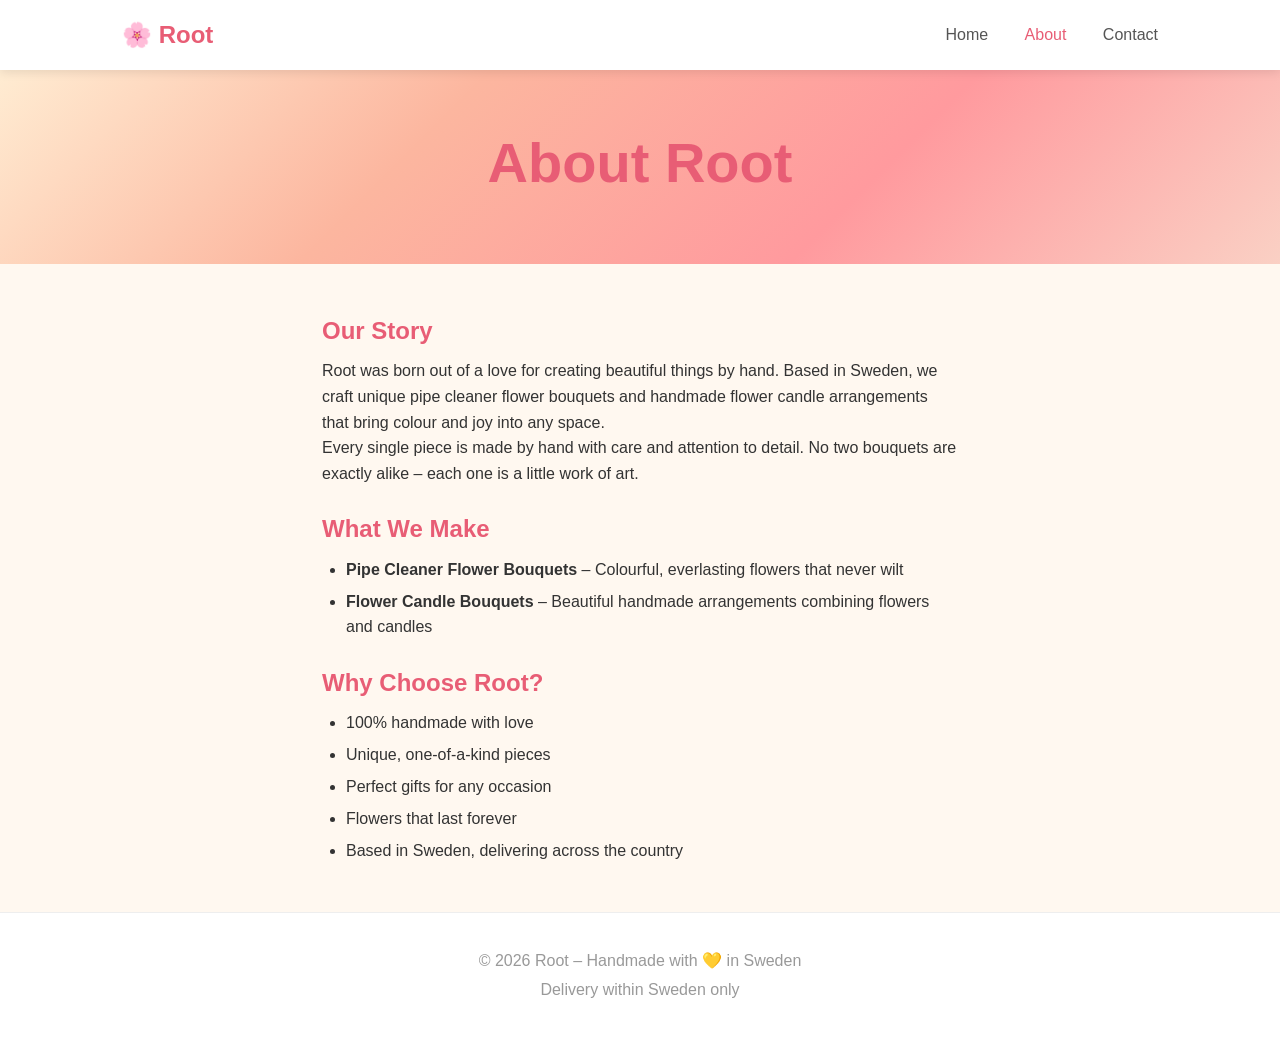
==== about.html @ 7958bd6a "Add files via upload" ====
<!DOCTYPE html>
<html lang="en">
<head>
    <meta charset="UTF-8">
    <meta name="viewport" content="width=device-width, initial-scale=1.0">
    <title>About – Root</title>
    <link rel="stylesheet" href="style.css">
</head>
<body>
    <nav>
        <div class="nav-container">
            <a href="index.html" class="logo">🌸 Root</a>
            <div class="nav-links">
                <a href="index.html">Home</a>
                <a href="about.html" class="active">About</a>
                <a href="contact.html">Contact</a>
            </div>
            <button class="menu-btn" onclick="document.querySelector('.nav-links').classList.toggle('open')">☰</button>
        </div>
    </nav>

    <header class="hero hero-small">
        <h1>About Root</h1>
    </header>

    <main>
        <section class="about-content">
            <h2>Our Story</h2>
            <p>Root was born out of a love for creating beautiful things by hand. Based in Sweden, we craft unique pipe cleaner flower bouquets and handmade flower candle arrangements that bring colour and joy into any space.</p>
            <p>Every single piece is made by hand with care and attention to detail. No two bouquets are exactly alike – each one is a little work of art.</p>

            <h2>What We Make</h2>
            <ul>
                <li><strong>Pipe Cleaner Flower Bouquets</strong> – Colourful, everlasting flowers that never wilt</li>
                <li><strong>Flower Candle Bouquets</strong> – Beautiful handmade arrangements combining flowers and candles</li>
            </ul>

            <h2>Why Choose Root?</h2>
            <ul>
                <li>100% handmade with love</li>
                <li>Unique, one-of-a-kind pieces</li>
                <li>Perfect gifts for any occasion</li>
                <li>Flowers that last forever</li>
                <li>Based in Sweden, delivering across the country</li>
            </ul>
        </section>
    </main>

    <footer>
        <p>© 2026 Root – Handmade with 💛 in Sweden</p>
        <p>Delivery within Sweden only</p>
    </footer>
</body>
</html>
---- style.css ----
* {
    margin: 0;
    padding: 0;
    box-sizing: border-box;
}

body {
    font-family: 'Segoe UI', sans-serif;
    background: #fff8f0;
    color: #333;
    line-height: 1.6;
}

/* Nav */
nav {
    background: #fff;
    box-shadow: 0 2px 10px rgba(0,0,0,0.1);
    position: sticky;
    top: 0;
    z-index: 100;
}
.nav-container {
    max-width: 1100px;
    margin: auto;
    padding: 1rem 2rem;
    display: flex;
    align-items: center;
    justify-content: space-between;
}
.logo {
    font-size: 1.5rem;
    font-weight: bold;
    text-decoration: none;
    color: #e85d75;
}
.nav-links a {
    text-decoration: none;
    color: #555;
    margin-left: 2rem;
    font-weight: 500;
    transition: color 0.2s;
}
.nav-links a:hover, .nav-links a.active {
    color: #e85d75;
}
.menu-btn {
    display: none;
    background: none;
    border: none;
    font-size: 1.5rem;
    cursor: pointer;
}

/* Hero */
.hero {
    background: linear-gradient(135deg, #ffecd2, #fcb69f, #ff9a9e, #fad0c4);
    text-align: center;
    padding: 5rem 2rem;
}
.hero h1 {
    font-size: 3.5rem;
    color: #e85d75;
    margin-bottom: 0.5rem;
}
.hero p {
    font-size: 1.2rem;
    color: #555;
}
.hero-small {
    padding: 3rem 2rem;
}

/* Products */
.products {
    max-width: 1100px;
    margin: 3rem auto;
    padding: 0 2rem;
    text-align: center;
}
.products h2 {
    color: #e85d75;
    font-size: 2rem;
    margin-bottom: 0.5rem;
}
.subtitle {
    color: #777;
    margin-bottom: 2rem;
}
.product-grid {
    display: grid;
    grid-template-columns: repeat(auto-fit, minmax(280px, 1fr));
    gap: 2rem;
}
.product-card {
    background: #fff;
    border-radius: 16px;
    padding: 2rem;
    box-shadow: 0 4px 20px rgba(0,0,0,0.08);
    transition: transform 0.2s;
}
.product-card:hover {
    transform: translateY(-4px);
}
.product-img {
    background: linear-gradient(135deg, #ffecd2, #fcb69f);
    border-radius: 12px;
    height: 180px;
    display: flex;
    align-items: center;
    justify-content: center;
    font-size: 3rem;
    margin-bottom: 1rem;
}
.product-card h3 {
    color: #333;
    margin-bottom: 0.3rem;
}
.price {
    font-size: 1.3rem;
    font-weight: bold;
    color: #e85d75;
    margin-bottom: 0.5rem;
}
.order-btn {
    background: linear-gradient(135deg, #e85d75, #f7797d);
    color: #fff;
    border: none;
    padding: 0.7rem 2rem;
    border-radius: 25px;
    font-size: 1rem;
    cursor: pointer;
    margin-top: 0.5rem;
    transition: opacity 0.2s;
}
.order-btn:hover {
    opacity: 0.85;
}

/* Modal */
.modal {
    display: none;
    position: fixed;
    top: 0; left: 0; right: 0; bottom: 0;
    background: rgba(0,0,0,0.5);
    align-items: center;
    justify-content: center;
    z-index: 200;
}
.modal-content {
    background: #fff;
    border-radius: 16px;
    padding: 2rem;
    max-width: 500px;
    width: 90%;
    max-height: 90vh;
    overflow-y: auto;
    position: relative;
}
.close {
    position: absolute;
    top: 1rem;
    right: 1.5rem;
    font-size: 2rem;
    cursor: pointer;
    color: #999;
}

/* Forms */
form {
    display: flex;
    flex-direction: column;
    gap: 0.5rem;
    text-align: left;
}
label {
    font-weight: 500;
    margin-top: 0.5rem;
    color: #555;
}
input, textarea {
    padding: 0.7rem;
    border: 2px solid #eee;
    border-radius: 8px;
    font-size: 1rem;
    transition: border-color 0.2s;
}
input:focus, textarea:focus {
    outline: none;
    border-color: #e85d75;
}
.submit-btn {
    margin-top: 1rem;
    width: 100%;
}

/* About & Contact */
.about-content, .contact-content {
    max-width: 700px;
    margin: 3rem auto;
    padding: 0 2rem;
}
.about-content h2 {
    color: #e85d75;
    margin: 1.5rem 0 0.5rem;
}
.about-content ul {
    padding-left: 1.5rem;
    margin-bottom: 1rem;
}
.about-content li {
    margin-bottom: 0.4rem;
}
.contact-content {
    max-width: 500px;
}
.contact-content p {
    margin-bottom: 1.5rem;
    color: #555;
}

/* Footer */
footer {
    text-align: center;
    padding: 2rem;
    background: #fff;
    color: #999;
    margin-top: 3rem;
    border-top: 1px solid #eee;
}
footer p {
    margin: 0.2rem;
}

/* Mobile */
@media (max-width: 600px) {
    .menu-btn { display: block; }
    .nav-links {
        display: none;
        flex-direction: column;
        position: absolute;
        top: 100%;
        left: 0; right: 0;
        background: #fff;
        padding: 1rem 2rem;
        box-shadow: 0 4px 10px rgba(0,0,0,0.1);
    }
    .nav-links.open { display: flex; }
    .nav-links a { margin: 0.5rem 0; }
    .hero h1 { font-size: 2.5rem; }
}
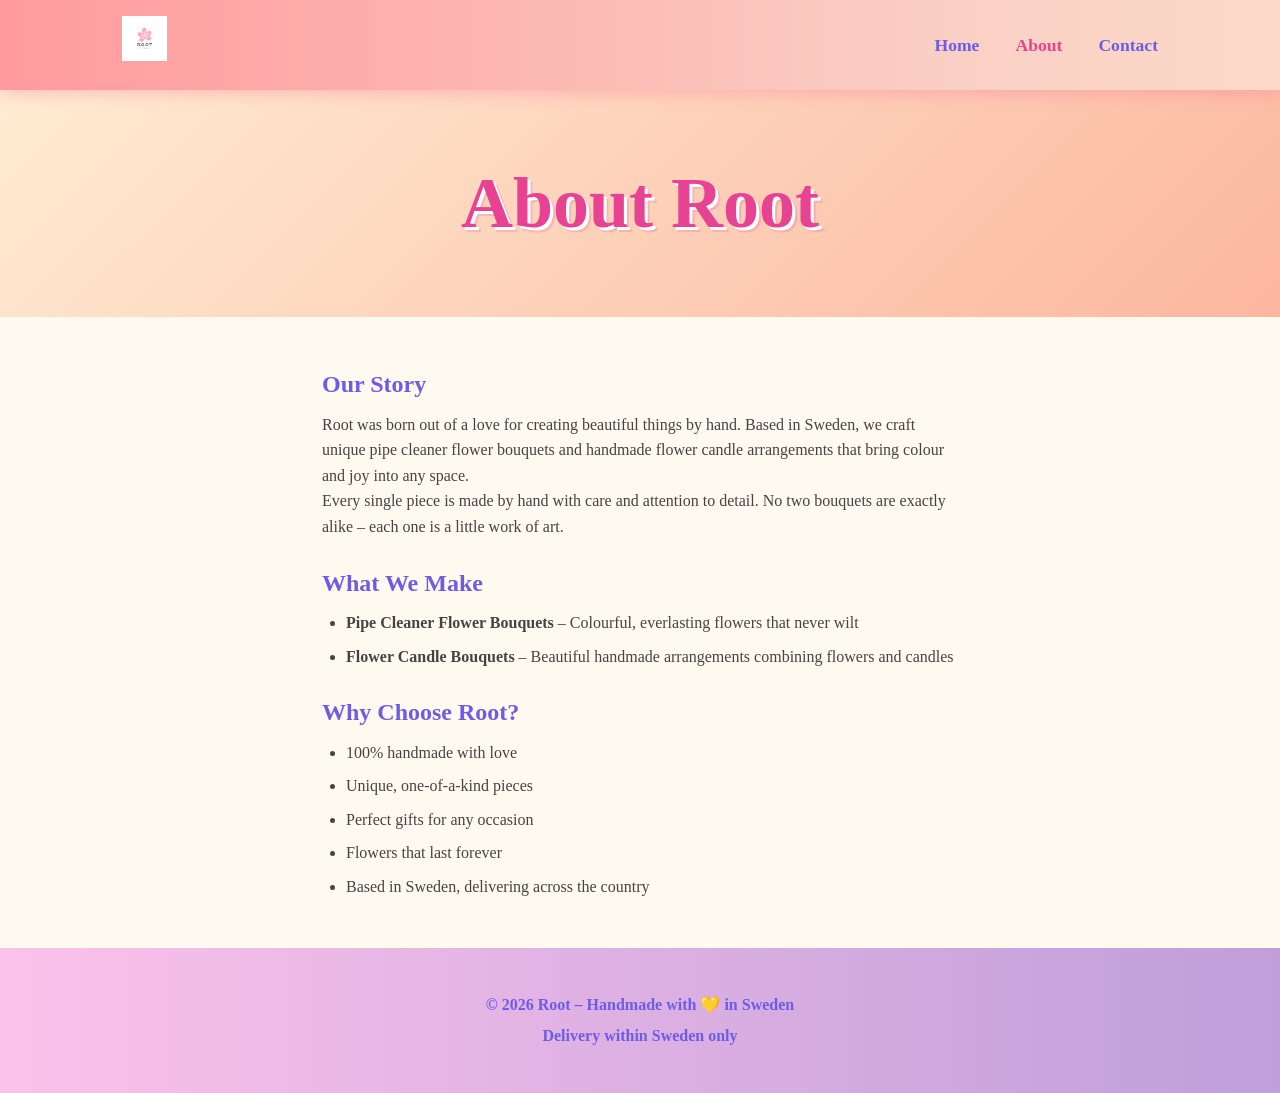
==== commit fa822057: "Add files via upload" ====
--- a/about.html
+++ b/about.html
@@ -9,7 +9,7 @@
 <body>
     <nav>
         <div class="nav-container">
-            <a href="index.html" class="logo">🌸 Root</a>
+            <a href="index.html" class="logo"><img src="Root.png" alt="Root" class="logo-img"></a>
             <div class="nav-links">
                 <a href="index.html">Home</a>
                 <a href="about.html" class="active">About</a>
--- a/style.css
+++ b/style.css
@@ -5,19 +5,47 @@
 }
 
 body {
-    font-family: 'Segoe UI', sans-serif;
-    background: #fff8f0;
-    color: #333;
+    font-family: 'Comic Sans MS', 'Chalkboard SE', cursive;
+    background: #fffaf0;
+    color: #444;
     line-height: 1.6;
+    overflow-x: hidden;
+}
+
+/* Floating flowers background */
+body::before {
+    content: '🌸🌼🌺🌷🌻💐🌹🪻🪷';
+    position: fixed;
+    top: -20px;
+    left: 0;
+    right: 0;
+    font-size: 2rem;
+    letter-spacing: 3rem;
+    animation: floatFlowers 20s linear infinite;
+    opacity: 0.3;
+    z-index: -1;
+    white-space: nowrap;
+}
+@keyframes floatFlowers {
+    0% { transform: translateX(0) translateY(0); }
+    50% { transform: translateX(-100px) translateY(20px); }
+    100% { transform: translateX(0) translateY(0); }
 }
 
 /* Nav */
 nav {
-    background: #fff;
-    box-shadow: 0 2px 10px rgba(0,0,0,0.1);
+    background: linear-gradient(90deg, #ff9a9e, #fad0c4, #ffecd2, #a1ffce, #fbc2eb);
+    background-size: 300% 300%;
+    animation: gradientShift 6s ease infinite;
+    box-shadow: 0 4px 15px rgba(255, 100, 150, 0.3);
     position: sticky;
     top: 0;
     z-index: 100;
+}
+@keyframes gradientShift {
+    0% { background-position: 0% 50%; }
+    50% { background-position: 100% 50%; }
+    100% { background-position: 0% 50%; }
 }
 .nav-container {
     max-width: 1100px;
@@ -28,46 +56,110 @@
     justify-content: space-between;
 }
 .logo {
-    font-size: 1.5rem;
+    font-size: 1.8rem;
     font-weight: bold;
     text-decoration: none;
-    color: #e85d75;
+    color: #e84393;
+    text-shadow: 2px 2px 0 #fff;
+    transition: transform 0.3s;
+}
+.logo:hover {
+    transform: scale(1.1) rotate(-3deg);
+}
+.logo-img {
+    height: 45px;
+    width: auto;
+    transition: transform 0.3s;
+}
+.logo-img:hover {
+    transform: scale(1.1) rotate(-3deg);
 }
 .nav-links a {
     text-decoration: none;
-    color: #555;
+    color: #6c5ce7;
     margin-left: 2rem;
-    font-weight: 500;
-    transition: color 0.2s;
-}
-.nav-links a:hover, .nav-links a.active {
-    color: #e85d75;
+    font-weight: bold;
+    font-size: 1.1rem;
+    transition: all 0.3s;
+    position: relative;
+}
+.nav-links a::after {
+    content: '🌸';
+    position: absolute;
+    top: -10px;
+    right: -10px;
+    font-size: 0.7rem;
+    opacity: 0;
+    transition: opacity 0.3s, transform 0.3s;
+}
+.nav-links a:hover::after {
+    opacity: 1;
+    transform: rotate(20deg);
+}
+.nav-links a:hover {
+    color: #e84393;
+    transform: translateY(-2px);
+}
+.nav-links a.active {
+    color: #e84393;
 }
 .menu-btn {
     display: none;
     background: none;
     border: none;
-    font-size: 1.5rem;
+    font-size: 1.8rem;
     cursor: pointer;
 }
 
 /* Hero */
 .hero {
-    background: linear-gradient(135deg, #ffecd2, #fcb69f, #ff9a9e, #fad0c4);
+    background: linear-gradient(135deg, #ffecd2, #fcb69f, #ff9a9e, #a18cd1, #fbc2eb);
+    background-size: 400% 400%;
+    animation: gradientShift 8s ease infinite;
     text-align: center;
-    padding: 5rem 2rem;
+    padding: 6rem 2rem;
+    position: relative;
+}
+.hero::after {
+    content: '🌷🌸🌼🌺🌻🌹';
+    position: absolute;
+    bottom: 10px;
+    left: 50%;
+    transform: translateX(-50%);
+    font-size: 2rem;
+    letter-spacing: 1rem;
+    animation: bounce 2s ease-in-out infinite;
+}
+@keyframes bounce {
+    0%, 100% { transform: translateX(-50%) translateY(0); }
+    50% { transform: translateX(-50%) translateY(-10px); }
 }
 .hero h1 {
-    font-size: 3.5rem;
-    color: #e85d75;
-    margin-bottom: 0.5rem;
+    font-size: 4.5rem;
+    color: #e84393;
+    text-shadow: 3px 3px 0 #fff, 5px 5px 0 rgba(232, 67, 147, 0.2);
+    animation: popIn 0.8s ease;
+}
+@keyframes popIn {
+    0% { transform: scale(0); opacity: 0; }
+    50% { transform: scale(1.1); }
+    100% { transform: scale(1); opacity: 1; }
 }
 .hero p {
-    font-size: 1.2rem;
-    color: #555;
+    font-size: 1.3rem;
+    color: #6c5ce7;
+    margin-top: 1rem;
+    animation: fadeUp 1s ease 0.3s both;
+}
+@keyframes fadeUp {
+    from { opacity: 0; transform: translateY(20px); }
+    to { opacity: 1; transform: translateY(0); }
 }
 .hero-small {
-    padding: 3rem 2rem;
+    padding: 3.5rem 2rem;
+}
+.hero-small::after {
+    content: '';
 }
 
 /* Products */
@@ -78,13 +170,14 @@
     text-align: center;
 }
 .products h2 {
-    color: #e85d75;
-    font-size: 2rem;
+    color: #6c5ce7;
+    font-size: 2.2rem;
     margin-bottom: 0.5rem;
 }
 .subtitle {
-    color: #777;
+    color: #e84393;
     margin-bottom: 2rem;
+    font-size: 1.1rem;
 }
 .product-grid {
     display: grid;
@@ -93,47 +186,66 @@
 }
 .product-card {
     background: #fff;
+    border-radius: 24px;
+    padding: 2rem;
+    box-shadow: 0 8px 30px rgba(108, 92, 231, 0.12);
+    transition: all 0.4s cubic-bezier(0.175, 0.885, 0.32, 1.275);
+    border: 3px solid transparent;
+    animation: fadeUp 0.6s ease both;
+}
+.product-card:nth-child(1) { animation-delay: 0.1s; }
+.product-card:nth-child(2) { animation-delay: 0.2s; }
+.product-card:nth-child(3) { animation-delay: 0.3s; }
+.product-card:hover {
+    transform: translateY(-8px) rotate(1deg);
+    border-color: #fbc2eb;
+    box-shadow: 0 12px 40px rgba(232, 67, 147, 0.2);
+}
+.product-img {
+    background: linear-gradient(135deg, #ffecd2, #fbc2eb, #a18cd1);
+    background-size: 200% 200%;
+    animation: gradientShift 4s ease infinite;
     border-radius: 16px;
-    padding: 2rem;
-    box-shadow: 0 4px 20px rgba(0,0,0,0.08);
-    transition: transform 0.2s;
-}
-.product-card:hover {
-    transform: translateY(-4px);
-}
-.product-img {
-    background: linear-gradient(135deg, #ffecd2, #fcb69f);
-    border-radius: 12px;
     height: 180px;
     display: flex;
     align-items: center;
     justify-content: center;
-    font-size: 3rem;
+    font-size: 3.5rem;
     margin-bottom: 1rem;
+    transition: transform 0.3s;
+}
+.product-card:hover .product-img {
+    transform: scale(1.05);
 }
 .product-card h3 {
-    color: #333;
+    color: #6c5ce7;
     margin-bottom: 0.3rem;
 }
 .price {
-    font-size: 1.3rem;
-    font-weight: bold;
-    color: #e85d75;
+    font-size: 1.4rem;
+    font-weight: bold;
+    color: #e84393;
     margin-bottom: 0.5rem;
 }
 .order-btn {
-    background: linear-gradient(135deg, #e85d75, #f7797d);
+    background: linear-gradient(135deg, #e84393, #a18cd1);
     color: #fff;
     border: none;
-    padding: 0.7rem 2rem;
-    border-radius: 25px;
-    font-size: 1rem;
+    padding: 0.8rem 2.5rem;
+    border-radius: 30px;
+    font-size: 1.1rem;
+    font-family: inherit;
     cursor: pointer;
     margin-top: 0.5rem;
-    transition: opacity 0.2s;
+    transition: all 0.3s;
+    box-shadow: 0 4px 15px rgba(232, 67, 147, 0.3);
 }
 .order-btn:hover {
-    opacity: 0.85;
+    transform: scale(1.08);
+    box-shadow: 0 6px 25px rgba(232, 67, 147, 0.5);
+}
+.order-btn:active {
+    transform: scale(0.95);
 }
 
 /* Modal */
@@ -141,20 +253,35 @@
     display: none;
     position: fixed;
     top: 0; left: 0; right: 0; bottom: 0;
-    background: rgba(0,0,0,0.5);
+    background: rgba(108, 92, 231, 0.4);
+    backdrop-filter: blur(4px);
     align-items: center;
     justify-content: center;
     z-index: 200;
+    animation: fadeIn 0.3s ease;
+}
+@keyframes fadeIn {
+    from { opacity: 0; }
+    to { opacity: 1; }
 }
 .modal-content {
     background: #fff;
-    border-radius: 16px;
-    padding: 2rem;
+    border-radius: 24px;
+    padding: 2.5rem;
     max-width: 500px;
     width: 90%;
     max-height: 90vh;
     overflow-y: auto;
     position: relative;
+    animation: slideUp 0.4s cubic-bezier(0.175, 0.885, 0.32, 1.275);
+    border: 3px solid #fbc2eb;
+}
+@keyframes slideUp {
+    from { transform: translateY(50px); opacity: 0; }
+    to { transform: translateY(0); opacity: 1; }
+}
+.modal-content h2 {
+    color: #6c5ce7;
 }
 .close {
     position: absolute;
@@ -162,7 +289,11 @@
     right: 1.5rem;
     font-size: 2rem;
     cursor: pointer;
-    color: #999;
+    color: #e84393;
+    transition: transform 0.3s;
+}
+.close:hover {
+    transform: rotate(90deg) scale(1.2);
 }
 
 /* Forms */
@@ -173,20 +304,23 @@
     text-align: left;
 }
 label {
-    font-weight: 500;
+    font-weight: bold;
     margin-top: 0.5rem;
-    color: #555;
+    color: #6c5ce7;
 }
 input, textarea {
-    padding: 0.7rem;
-    border: 2px solid #eee;
-    border-radius: 8px;
+    padding: 0.8rem;
+    border: 3px solid #fbc2eb;
+    border-radius: 12px;
     font-size: 1rem;
-    transition: border-color 0.2s;
+    font-family: inherit;
+    transition: all 0.3s;
 }
 input:focus, textarea:focus {
     outline: none;
-    border-color: #e85d75;
+    border-color: #e84393;
+    box-shadow: 0 0 15px rgba(232, 67, 147, 0.2);
+    transform: scale(1.01);
 }
 .submit-btn {
     margin-top: 1rem;
@@ -198,9 +332,10 @@
     max-width: 700px;
     margin: 3rem auto;
     padding: 0 2rem;
+    animation: fadeUp 0.6s ease both;
 }
 .about-content h2 {
-    color: #e85d75;
+    color: #6c5ce7;
     margin: 1.5rem 0 0.5rem;
 }
 .about-content ul {
@@ -208,27 +343,34 @@
     margin-bottom: 1rem;
 }
 .about-content li {
-    margin-bottom: 0.4rem;
+    margin-bottom: 0.5rem;
+    transition: transform 0.2s;
+}
+.about-content li:hover {
+    transform: translateX(5px);
+    color: #e84393;
 }
 .contact-content {
     max-width: 500px;
 }
 .contact-content p {
     margin-bottom: 1.5rem;
-    color: #555;
+    color: #6c5ce7;
 }
 
 /* Footer */
 footer {
     text-align: center;
-    padding: 2rem;
-    background: #fff;
-    color: #999;
+    padding: 2.5rem;
+    background: linear-gradient(90deg, #fbc2eb, #a18cd1, #ffecd2);
+    background-size: 300% 300%;
+    animation: gradientShift 6s ease infinite;
+    color: #6c5ce7;
+    font-weight: bold;
     margin-top: 3rem;
-    border-top: 1px solid #eee;
 }
 footer p {
-    margin: 0.2rem;
+    margin: 0.3rem;
 }
 
 /* Mobile */
@@ -240,11 +382,13 @@
         position: absolute;
         top: 100%;
         left: 0; right: 0;
-        background: #fff;
+        background: rgba(255,255,255,0.95);
+        backdrop-filter: blur(10px);
         padding: 1rem 2rem;
-        box-shadow: 0 4px 10px rgba(0,0,0,0.1);
+        box-shadow: 0 4px 20px rgba(108, 92, 231, 0.2);
+        border-radius: 0 0 20px 20px;
     }
     .nav-links.open { display: flex; }
     .nav-links a { margin: 0.5rem 0; }
-    .hero h1 { font-size: 2.5rem; }
-}
+    .hero h1 { font-size: 3rem; }
+}
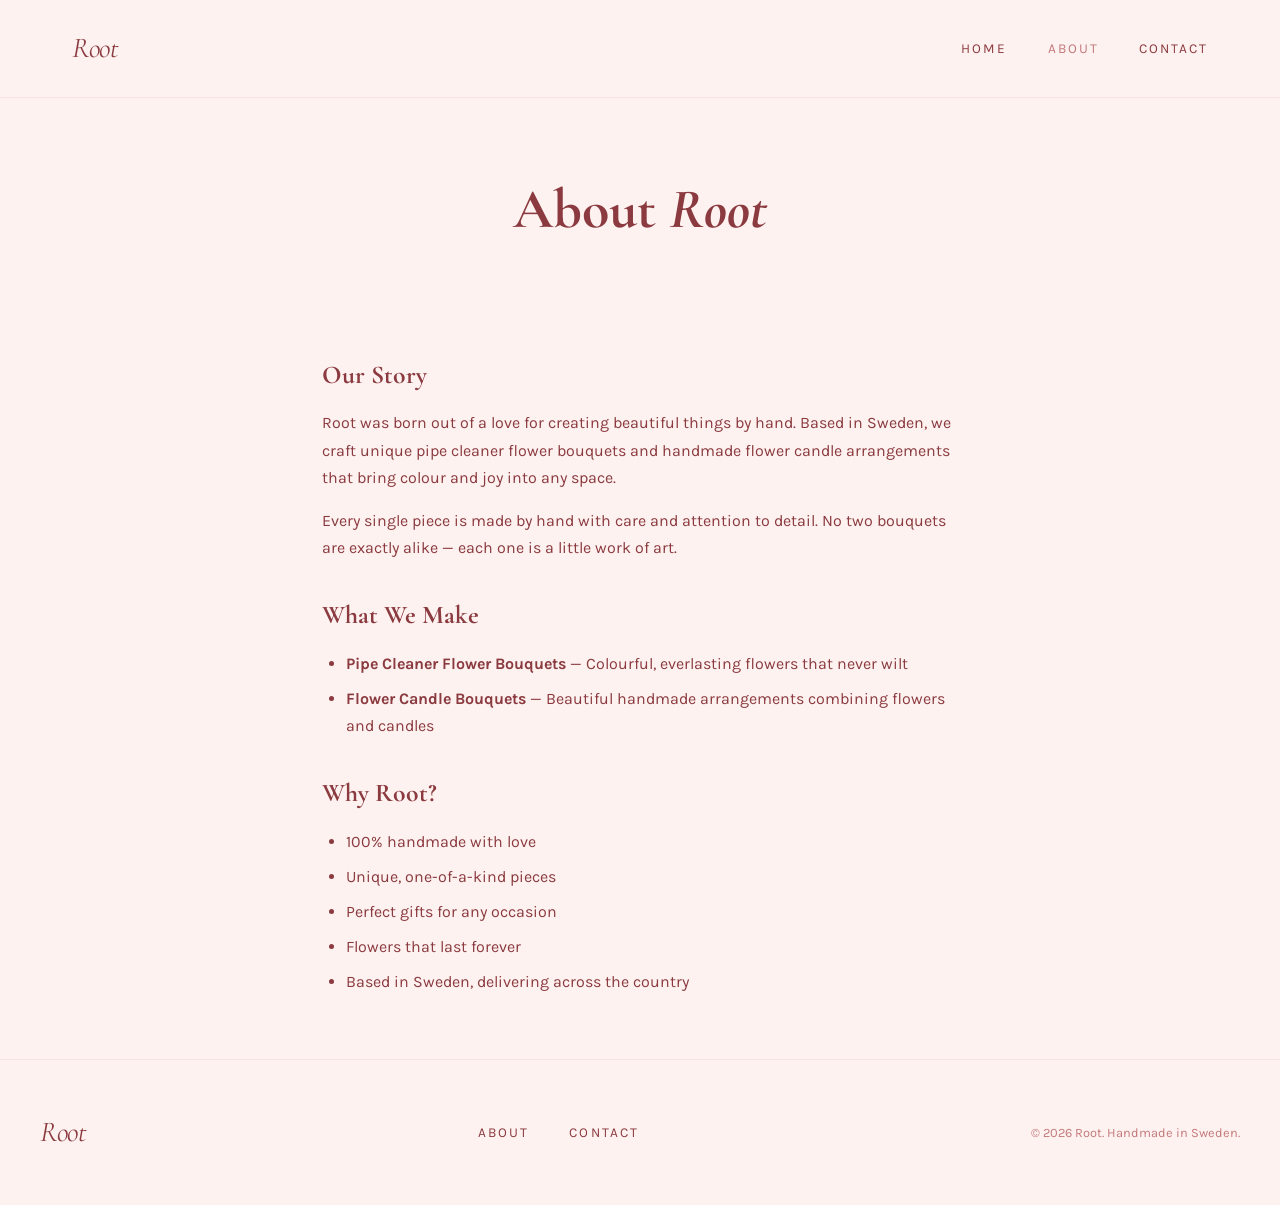
==== commit aa81aece: "Add files via upload" ====
--- a/about.html
+++ b/about.html
@@ -3,13 +3,16 @@
 <head>
     <meta charset="UTF-8">
     <meta name="viewport" content="width=device-width, initial-scale=1.0">
-    <title>About – Root</title>
+    <title>About — Root</title>
+    <link rel="preconnect" href="https://fonts.googleapis.com">
+    <link rel="preconnect" href="https://fonts.gstatic.com" crossorigin>
+    <link href="https://fonts.googleapis.com/css2?family=Cormorant+Garamond:ital,wght@0,400;0,500;0,600;1,400;1,500&family=Karla:wght@400;500;600&display=swap" rel="stylesheet">
     <link rel="stylesheet" href="style.css">
 </head>
 <body>
     <nav>
         <div class="nav-container">
-            <a href="index.html" class="logo"><img src="Root.png" alt="Root" class="logo-img"></a>
+            <a href="index.html" class="brand">Root</a>
             <div class="nav-links">
                 <a href="index.html">Home</a>
                 <a href="about.html" class="active">About</a>
@@ -19,23 +22,23 @@
         </div>
     </nav>
 
-    <header class="hero hero-small">
-        <h1>About Root</h1>
-    </header>
+    <section class="page-hero">
+        <h1>About <em>Root</em></h1>
+    </section>
 
-    <main>
-        <section class="about-content">
+    <section class="about-section">
+        <div class="about-content">
             <h2>Our Story</h2>
             <p>Root was born out of a love for creating beautiful things by hand. Based in Sweden, we craft unique pipe cleaner flower bouquets and handmade flower candle arrangements that bring colour and joy into any space.</p>
-            <p>Every single piece is made by hand with care and attention to detail. No two bouquets are exactly alike – each one is a little work of art.</p>
+            <p>Every single piece is made by hand with care and attention to detail. No two bouquets are exactly alike — each one is a little work of art.</p>
 
             <h2>What We Make</h2>
             <ul>
-                <li><strong>Pipe Cleaner Flower Bouquets</strong> – Colourful, everlasting flowers that never wilt</li>
-                <li><strong>Flower Candle Bouquets</strong> – Beautiful handmade arrangements combining flowers and candles</li>
+                <li><strong>Pipe Cleaner Flower Bouquets</strong> — Colourful, everlasting flowers that never wilt</li>
+                <li><strong>Flower Candle Bouquets</strong> — Beautiful handmade arrangements combining flowers and candles</li>
             </ul>
 
-            <h2>Why Choose Root?</h2>
+            <h2>Why Root?</h2>
             <ul>
                 <li>100% handmade with love</li>
                 <li>Unique, one-of-a-kind pieces</li>
@@ -43,12 +46,18 @@
                 <li>Flowers that last forever</li>
                 <li>Based in Sweden, delivering across the country</li>
             </ul>
-        </section>
-    </main>
+        </div>
+    </section>
 
     <footer>
-        <p>© 2026 Root – Handmade with 💛 in Sweden</p>
-        <p>Delivery within Sweden only</p>
+        <div class="footer-content">
+            <span class="brand">Root</span>
+            <div class="footer-links">
+                <a href="about.html">About</a>
+                <a href="contact.html">Contact</a>
+            </div>
+            <p>© 2026 Root. Handmade in Sweden.</p>
+        </div>
     </footer>
 </body>
 </html>
--- a/style.css
+++ b/style.css
@@ -4,248 +4,338 @@
     box-sizing: border-box;
 }
 
+:root {
+    --petal-100: #fdf2f0;
+    --petal-200: #f5d5cf;
+    --petal-400: #c4787a;
+    --petal-600: #8b3a3f;
+    --petal-950: #3d1418;
+}
+
 body {
-    font-family: 'Comic Sans MS', 'Chalkboard SE', cursive;
-    background: #fffaf0;
-    color: #444;
-    line-height: 1.6;
-    overflow-x: hidden;
-}
-
-/* Floating flowers background */
-body::before {
-    content: '🌸🌼🌺🌷🌻💐🌹🪻🪷';
-    position: fixed;
-    top: -20px;
-    left: 0;
-    right: 0;
-    font-size: 2rem;
-    letter-spacing: 3rem;
-    animation: floatFlowers 20s linear infinite;
-    opacity: 0.3;
-    z-index: -1;
-    white-space: nowrap;
-}
-@keyframes floatFlowers {
-    0% { transform: translateX(0) translateY(0); }
-    50% { transform: translateX(-100px) translateY(20px); }
-    100% { transform: translateX(0) translateY(0); }
+    font-family: 'Karla', sans-serif;
+    background: var(--petal-100);
+    color: var(--petal-600);
+    line-height: 1.7;
+}
+
+h1, h2, h3, h4 {
+    font-family: 'Cormorant Garamond', serif;
+}
+
+em {
+    font-style: italic;
 }
 
 /* Nav */
 nav {
-    background: linear-gradient(90deg, #ff9a9e, #fad0c4, #ffecd2, #a1ffce, #fbc2eb);
-    background-size: 300% 300%;
-    animation: gradientShift 6s ease infinite;
-    box-shadow: 0 4px 15px rgba(255, 100, 150, 0.3);
     position: sticky;
     top: 0;
     z-index: 100;
-}
-@keyframes gradientShift {
-    0% { background-position: 0% 50%; }
-    50% { background-position: 100% 50%; }
-    100% { background-position: 0% 50%; }
+    background: var(--petal-100);
+    border-bottom: 1px solid rgba(139, 58, 63, 0.08);
 }
 .nav-container {
-    max-width: 1100px;
+    max-width: 1200px;
     margin: auto;
-    padding: 1rem 2rem;
+    padding: 1.5rem 2rem;
     display: flex;
     align-items: center;
     justify-content: space-between;
 }
-.logo {
+.brand {
+    font-family: 'Cormorant Garamond', serif;
     font-size: 1.8rem;
-    font-weight: bold;
+    font-style: italic;
     text-decoration: none;
-    color: #e84393;
-    text-shadow: 2px 2px 0 #fff;
-    transition: transform 0.3s;
-}
-.logo:hover {
-    transform: scale(1.1) rotate(-3deg);
-}
-.logo-img {
-    height: 45px;
-    width: auto;
-    transition: transform 0.3s;
-}
-.logo-img:hover {
-    transform: scale(1.1) rotate(-3deg);
+    color: var(--petal-600);
+    letter-spacing: -0.5px;
+}
+.nav-links {
+    display: flex;
+    gap: 2.5rem;
 }
 .nav-links a {
     text-decoration: none;
-    color: #6c5ce7;
-    margin-left: 2rem;
-    font-weight: bold;
-    font-size: 1.1rem;
-    transition: all 0.3s;
-    position: relative;
-}
-.nav-links a::after {
-    content: '🌸';
-    position: absolute;
-    top: -10px;
-    right: -10px;
-    font-size: 0.7rem;
-    opacity: 0;
-    transition: opacity 0.3s, transform 0.3s;
-}
-.nav-links a:hover::after {
-    opacity: 1;
-    transform: rotate(20deg);
-}
-.nav-links a:hover {
-    color: #e84393;
-    transform: translateY(-2px);
-}
-.nav-links a.active {
-    color: #e84393;
+    color: var(--petal-600);
+    font-size: 0.85rem;
+    text-transform: uppercase;
+    letter-spacing: 0.15em;
+    transition: color 0.3s;
+}
+.nav-links a:hover, .nav-links a.active {
+    color: var(--petal-400);
 }
 .menu-btn {
     display: none;
     background: none;
     border: none;
-    font-size: 1.8rem;
+    font-size: 1.5rem;
     cursor: pointer;
+    color: var(--petal-600);
 }
 
 /* Hero */
 .hero {
-    background: linear-gradient(135deg, #ffecd2, #fcb69f, #ff9a9e, #a18cd1, #fbc2eb);
-    background-size: 400% 400%;
-    animation: gradientShift 8s ease infinite;
+    padding: 4rem 2rem;
+    max-width: 1200px;
+    margin: auto;
+}
+.hero-grid {
+    display: grid;
+    grid-template-columns: 1.5fr 1fr;
+    gap: 4rem;
+    align-items: center;
+}
+.hero-image img {
+    width: 100%;
+    aspect-ratio: 4/3;
+    object-fit: cover;
+    border-radius: 8px;
+    outline: 1px solid rgba(0,0,0,0.05);
+    outline-offset: -1px;
+}
+.hero-text h1 {
+    font-size: clamp(2.5rem, 5vw, 4rem);
+    line-height: 1.15;
+    color: var(--petal-600);
+}
+.hero-text p {
+    margin-top: 1.5rem;
+    font-size: 1.1rem;
+    color: var(--petal-400);
+    max-width: 40ch;
+}
+
+/* Buttons */
+.btn {
+    display: inline-flex;
+    align-items: center;
+    margin-top: 1.5rem;
+    padding: 0.7rem 1.8rem;
+    background: var(--petal-600);
+    color: var(--petal-100);
+    border: none;
+    border-radius: 50px;
+    font-size: 0.9rem;
+    font-family: 'Karla', sans-serif;
+    font-weight: 500;
+    cursor: pointer;
+    text-decoration: none;
+    transition: transform 0.2s, box-shadow 0.2s;
+}
+.btn:hover {
+    transform: translateY(-2px);
+    box-shadow: 0 4px 20px rgba(139, 58, 63, 0.2);
+}
+.btn-sm {
+    margin-top: 1rem;
+    padding: 0.5rem 1.4rem;
+    font-size: 0.85rem;
+}
+
+/* Collections */
+.collections {
+    background: rgba(245, 213, 207, 0.2);
+    padding: 5rem 2rem;
+}
+.section-header {
+    max-width: 1200px;
+    margin: 0 auto 3rem;
+    display: flex;
+    justify-content: space-between;
+    align-items: flex-end;
+}
+.section-header h2 {
+    font-size: 2rem;
+    font-weight: 500;
+}
+.collection-grid {
+    max-width: 1200px;
+    margin: auto;
+    display: grid;
+    grid-template-columns: repeat(auto-fit, minmax(300px, 1fr));
+    gap: 3rem;
+}
+.collection-card {
+    transition: transform 0.4s ease;
+}
+.collection-card:hover {
+    transform: translateY(-4px);
+}
+.collection-img {
+    overflow: hidden;
+    border-radius: 8px;
+    outline: 1px solid rgba(0,0,0,0.05);
+    outline-offset: -1px;
+}
+.collection-img img {
+    width: 100%;
+    aspect-ratio: 4/5;
+    object-fit: cover;
+    transition: transform 0.7s ease;
+}
+.collection-card:hover .collection-img img {
+    transform: scale(1.03);
+}
+.collection-card h3 {
+    margin-top: 1.2rem;
+    font-size: 1.5rem;
+    font-weight: 500;
+}
+.collection-card p {
+    margin-top: 0.4rem;
+    font-size: 0.9rem;
+    color: var(--petal-400);
+}
+.price {
+    display: block;
+    margin-top: 0.5rem;
+    font-size: 1.2rem;
+    font-weight: 600;
+    color: var(--petal-600);
+}
+
+/* Story */
+.story {
+    padding: 6rem 2rem;
+    max-width: 1200px;
+    margin: auto;
+}
+.story-grid {
+    display: grid;
+    grid-template-columns: 1fr 1fr;
+    gap: 4rem;
+    align-items: center;
+}
+.story-image img {
+    width: 100%;
+    aspect-ratio: 4/5;
+    object-fit: cover;
+    border-radius: 8px;
+    outline: 1px solid rgba(0,0,0,0.05);
+    outline-offset: -1px;
+}
+.story-text .label {
+    font-size: 0.75rem;
+    text-transform: uppercase;
+    letter-spacing: 0.3em;
+    color: var(--petal-400);
+    font-weight: 500;
+}
+.story-text h2 {
+    margin-top: 1rem;
+    font-size: clamp(2rem, 3.5vw, 2.8rem);
+    line-height: 1.2;
+}
+.story-text p {
+    margin-top: 1.2rem;
+    font-size: 1.05rem;
+    max-width: 48ch;
+    color: var(--petal-600);
+}
+.link {
+    display: inline-block;
+    margin-top: 1.5rem;
+    color: var(--petal-400);
+    text-decoration: none;
+    border-bottom: 1px solid var(--petal-400);
+    padding-bottom: 2px;
+    font-size: 0.85rem;
+    text-transform: uppercase;
+    letter-spacing: 0.15em;
+    transition: color 0.3s;
+}
+.link:hover {
+    color: var(--petal-600);
+}
+
+/* CTA */
+.cta {
+    max-width: 1200px;
+    margin: 0 auto 5rem;
+    padding: 4rem 2rem;
     text-align: center;
-    padding: 6rem 2rem;
-    position: relative;
-}
-.hero::after {
-    content: '🌷🌸🌼🌺🌻🌹';
-    position: absolute;
-    bottom: 10px;
-    left: 50%;
-    transform: translateX(-50%);
-    font-size: 2rem;
-    letter-spacing: 1rem;
-    animation: bounce 2s ease-in-out infinite;
-}
-@keyframes bounce {
-    0%, 100% { transform: translateX(-50%) translateY(0); }
-    50% { transform: translateX(-50%) translateY(-10px); }
-}
-.hero h1 {
-    font-size: 4.5rem;
-    color: #e84393;
-    text-shadow: 3px 3px 0 #fff, 5px 5px 0 rgba(232, 67, 147, 0.2);
-    animation: popIn 0.8s ease;
-}
-@keyframes popIn {
-    0% { transform: scale(0); opacity: 0; }
-    50% { transform: scale(1.1); }
-    100% { transform: scale(1); opacity: 1; }
-}
-.hero p {
-    font-size: 1.3rem;
-    color: #6c5ce7;
-    margin-top: 1rem;
-    animation: fadeUp 1s ease 0.3s both;
-}
-@keyframes fadeUp {
-    from { opacity: 0; transform: translateY(20px); }
-    to { opacity: 1; transform: translateY(0); }
-}
-.hero-small {
-    padding: 3.5rem 2rem;
-}
-.hero-small::after {
-    content: '';
-}
-
-/* Products */
-.products {
-    max-width: 1100px;
-    margin: 3rem auto;
+    background: rgba(196, 120, 122, 0.08);
+    border-radius: 16px;
+    border: 1px solid rgba(0,0,0,0.04);
+}
+.cta h2 {
+    font-size: 2.2rem;
+}
+.cta p {
+    margin-top: 0.8rem;
+    color: var(--petal-400);
+}
+
+/* Page hero (about/contact) */
+.page-hero {
+    text-align: center;
+    padding: 4rem 2rem;
+}
+.page-hero h1 {
+    font-size: clamp(2.5rem, 5vw, 3.5rem);
+}
+
+/* About */
+.about-section {
+    max-width: 700px;
+    margin: 0 auto 4rem;
     padding: 0 2rem;
-    text-align: center;
-}
-.products h2 {
-    color: #6c5ce7;
-    font-size: 2.2rem;
+}
+.about-content h2 {
+    font-size: 1.6rem;
+    margin: 2rem 0 0.8rem;
+}
+.about-content p {
+    margin-bottom: 1rem;
+}
+.about-content ul {
+    padding-left: 1.5rem;
+    margin-bottom: 1.5rem;
+}
+.about-content li {
     margin-bottom: 0.5rem;
 }
-.subtitle {
-    color: #e84393;
+
+/* Contact */
+.contact-section {
+    max-width: 500px;
+    margin: 0 auto 4rem;
+    padding: 0 2rem;
+}
+.contact-content > p {
     margin-bottom: 2rem;
-    font-size: 1.1rem;
-}
-.product-grid {
-    display: grid;
-    grid-template-columns: repeat(auto-fit, minmax(280px, 1fr));
-    gap: 2rem;
-}
-.product-card {
-    background: #fff;
-    border-radius: 24px;
-    padding: 2rem;
-    box-shadow: 0 8px 30px rgba(108, 92, 231, 0.12);
-    transition: all 0.4s cubic-bezier(0.175, 0.885, 0.32, 1.275);
-    border: 3px solid transparent;
-    animation: fadeUp 0.6s ease both;
-}
-.product-card:nth-child(1) { animation-delay: 0.1s; }
-.product-card:nth-child(2) { animation-delay: 0.2s; }
-.product-card:nth-child(3) { animation-delay: 0.3s; }
-.product-card:hover {
-    transform: translateY(-8px) rotate(1deg);
-    border-color: #fbc2eb;
-    box-shadow: 0 12px 40px rgba(232, 67, 147, 0.2);
-}
-.product-img {
-    background: linear-gradient(135deg, #ffecd2, #fbc2eb, #a18cd1);
-    background-size: 200% 200%;
-    animation: gradientShift 4s ease infinite;
-    border-radius: 16px;
-    height: 180px;
-    display: flex;
-    align-items: center;
-    justify-content: center;
-    font-size: 3.5rem;
-    margin-bottom: 1rem;
-    transition: transform 0.3s;
-}
-.product-card:hover .product-img {
-    transform: scale(1.05);
-}
-.product-card h3 {
-    color: #6c5ce7;
-    margin-bottom: 0.3rem;
-}
-.price {
-    font-size: 1.4rem;
-    font-weight: bold;
-    color: #e84393;
-    margin-bottom: 0.5rem;
-}
-.order-btn {
-    background: linear-gradient(135deg, #e84393, #a18cd1);
-    color: #fff;
-    border: none;
-    padding: 0.8rem 2.5rem;
-    border-radius: 30px;
-    font-size: 1.1rem;
-    font-family: inherit;
-    cursor: pointer;
-    margin-top: 0.5rem;
-    transition: all 0.3s;
-    box-shadow: 0 4px 15px rgba(232, 67, 147, 0.3);
-}
-.order-btn:hover {
-    transform: scale(1.08);
-    box-shadow: 0 6px 25px rgba(232, 67, 147, 0.5);
-}
-.order-btn:active {
-    transform: scale(0.95);
+    color: var(--petal-400);
+}
+
+/* Forms */
+form {
+    display: flex;
+    flex-direction: column;
+    gap: 0.4rem;
+}
+label {
+    margin-top: 0.8rem;
+    font-size: 0.85rem;
+    font-weight: 500;
+    text-transform: uppercase;
+    letter-spacing: 0.1em;
+    color: var(--petal-400);
+}
+input, textarea {
+    padding: 0.8rem 1rem;
+    border: 1px solid rgba(139, 58, 63, 0.15);
+    border-radius: 8px;
+    font-size: 1rem;
+    font-family: 'Karla', sans-serif;
+    background: white;
+    transition: border-color 0.3s, box-shadow 0.3s;
+}
+input:focus, textarea:focus {
+    outline: none;
+    border-color: var(--petal-400);
+    box-shadow: 0 0 0 3px rgba(196, 120, 122, 0.1);
 }
 
 /* Modal */
@@ -253,35 +343,25 @@
     display: none;
     position: fixed;
     top: 0; left: 0; right: 0; bottom: 0;
-    background: rgba(108, 92, 231, 0.4);
+    background: rgba(61, 20, 24, 0.4);
     backdrop-filter: blur(4px);
     align-items: center;
     justify-content: center;
     z-index: 200;
-    animation: fadeIn 0.3s ease;
-}
-@keyframes fadeIn {
-    from { opacity: 0; }
-    to { opacity: 1; }
 }
 .modal-content {
-    background: #fff;
-    border-radius: 24px;
+    background: white;
+    border-radius: 16px;
     padding: 2.5rem;
     max-width: 500px;
     width: 90%;
     max-height: 90vh;
     overflow-y: auto;
     position: relative;
-    animation: slideUp 0.4s cubic-bezier(0.175, 0.885, 0.32, 1.275);
-    border: 3px solid #fbc2eb;
-}
-@keyframes slideUp {
-    from { transform: translateY(50px); opacity: 0; }
-    to { transform: translateY(0); opacity: 1; }
 }
 .modal-content h2 {
-    color: #6c5ce7;
+    font-size: 1.8rem;
+    margin-bottom: 0.5rem;
 }
 .close {
     position: absolute;
@@ -289,92 +369,49 @@
     right: 1.5rem;
     font-size: 2rem;
     cursor: pointer;
-    color: #e84393;
-    transition: transform 0.3s;
+    color: var(--petal-400);
+    transition: color 0.3s;
 }
 .close:hover {
-    transform: rotate(90deg) scale(1.2);
-}
-
-/* Forms */
-form {
-    display: flex;
-    flex-direction: column;
-    gap: 0.5rem;
-    text-align: left;
-}
-label {
-    font-weight: bold;
-    margin-top: 0.5rem;
-    color: #6c5ce7;
-}
-input, textarea {
-    padding: 0.8rem;
-    border: 3px solid #fbc2eb;
-    border-radius: 12px;
-    font-size: 1rem;
-    font-family: inherit;
-    transition: all 0.3s;
-}
-input:focus, textarea:focus {
-    outline: none;
-    border-color: #e84393;
-    box-shadow: 0 0 15px rgba(232, 67, 147, 0.2);
-    transform: scale(1.01);
-}
-.submit-btn {
-    margin-top: 1rem;
-    width: 100%;
-}
-
-/* About & Contact */
-.about-content, .contact-content {
-    max-width: 700px;
-    margin: 3rem auto;
-    padding: 0 2rem;
-    animation: fadeUp 0.6s ease both;
-}
-.about-content h2 {
-    color: #6c5ce7;
-    margin: 1.5rem 0 0.5rem;
-}
-.about-content ul {
-    padding-left: 1.5rem;
-    margin-bottom: 1rem;
-}
-.about-content li {
-    margin-bottom: 0.5rem;
-    transition: transform 0.2s;
-}
-.about-content li:hover {
-    transform: translateX(5px);
-    color: #e84393;
-}
-.contact-content {
-    max-width: 500px;
-}
-.contact-content p {
-    margin-bottom: 1.5rem;
-    color: #6c5ce7;
+    color: var(--petal-600);
 }
 
 /* Footer */
 footer {
-    text-align: center;
-    padding: 2.5rem;
-    background: linear-gradient(90deg, #fbc2eb, #a18cd1, #ffecd2);
-    background-size: 300% 300%;
-    animation: gradientShift 6s ease infinite;
-    color: #6c5ce7;
-    font-weight: bold;
-    margin-top: 3rem;
+    border-top: 1px solid rgba(139, 58, 63, 0.08);
+    padding: 3rem 2rem;
+}
+.footer-content {
+    max-width: 1200px;
+    margin: auto;
+    display: flex;
+    align-items: center;
+    justify-content: space-between;
+    flex-wrap: wrap;
+    gap: 1.5rem;
+}
+.footer-links {
+    display: flex;
+    gap: 2.5rem;
+}
+.footer-links a {
+    text-decoration: none;
+    color: var(--petal-600);
+    font-size: 0.85rem;
+    text-transform: uppercase;
+    letter-spacing: 0.15em;
+    transition: color 0.3s;
+}
+.footer-links a:hover {
+    color: var(--petal-400);
 }
 footer p {
-    margin: 0.3rem;
+    font-size: 0.8rem;
+    color: var(--petal-400);
 }
 
 /* Mobile */
-@media (max-width: 600px) {
+@media (max-width: 768px) {
     .menu-btn { display: block; }
     .nav-links {
         display: none;
@@ -382,13 +419,13 @@
         position: absolute;
         top: 100%;
         left: 0; right: 0;
-        background: rgba(255,255,255,0.95);
-        backdrop-filter: blur(10px);
-        padding: 1rem 2rem;
-        box-shadow: 0 4px 20px rgba(108, 92, 231, 0.2);
-        border-radius: 0 0 20px 20px;
+        background: var(--petal-100);
+        padding: 1.5rem 2rem;
+        border-bottom: 1px solid rgba(139, 58, 63, 0.08);
+        gap: 1rem;
     }
     .nav-links.open { display: flex; }
-    .nav-links a { margin: 0.5rem 0; }
-    .hero h1 { font-size: 3rem; }
-}
+    .hero-grid { grid-template-columns: 1fr; gap: 2rem; }
+    .story-grid { grid-template-columns: 1fr; gap: 2rem; }
+    .footer-content { flex-direction: column; text-align: center; }
+}
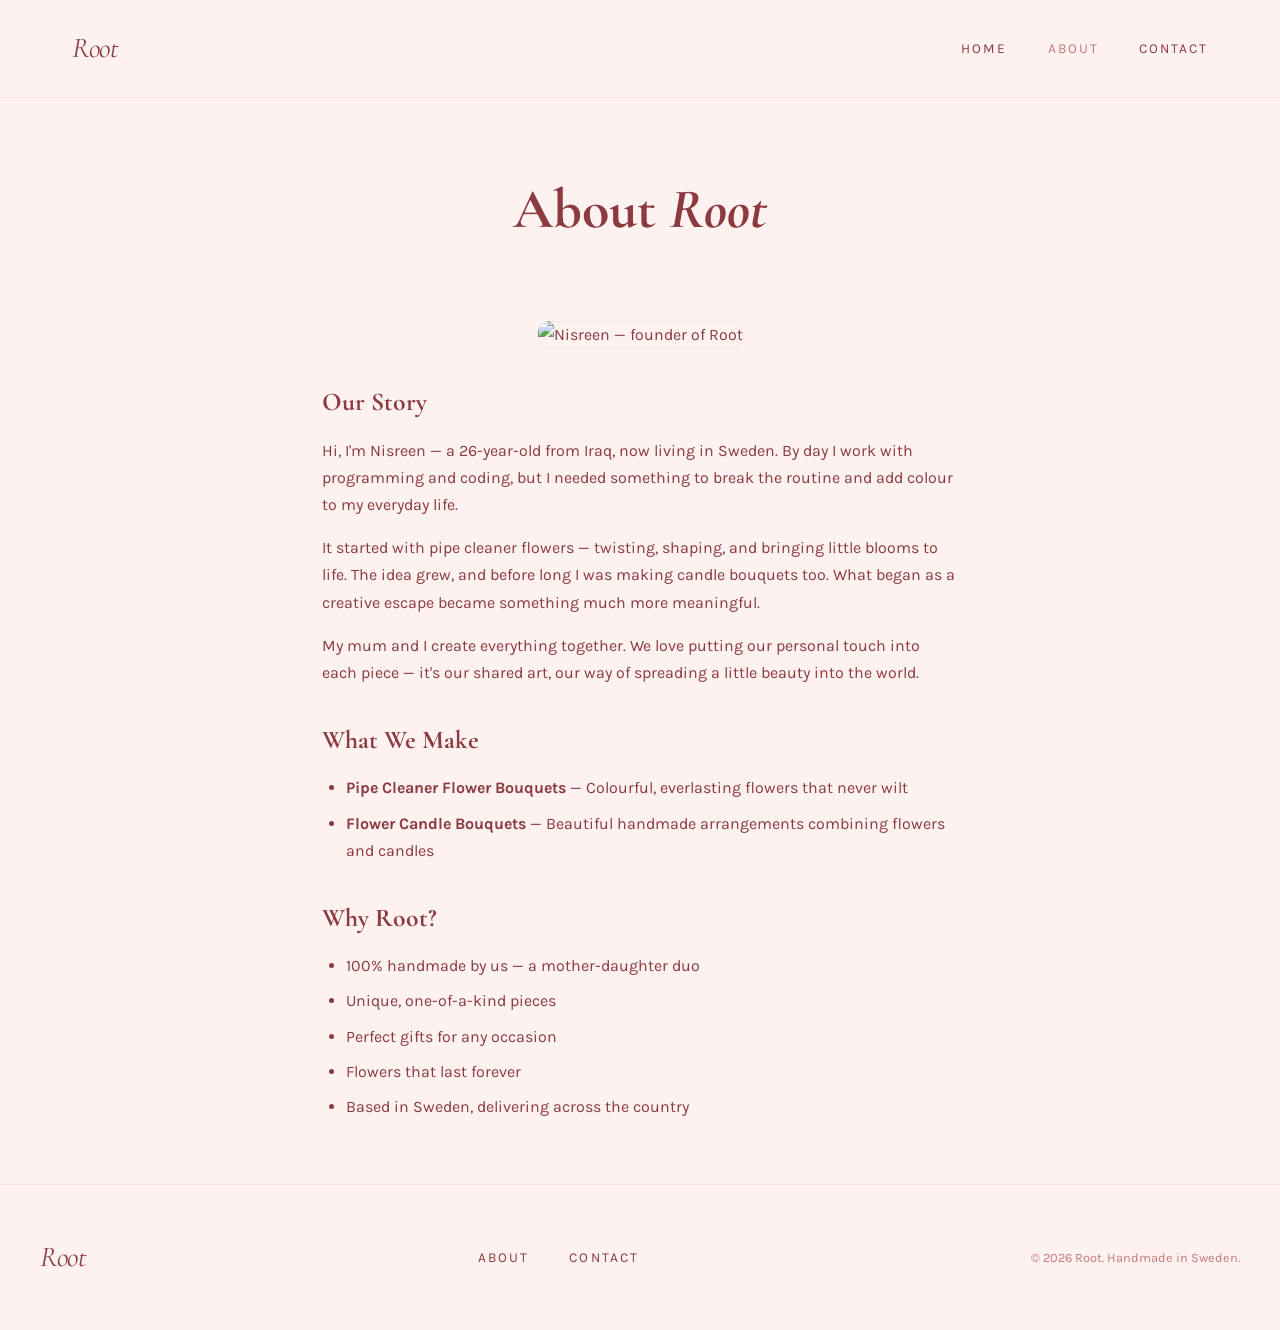
==== commit c967d0b5: "Add files via upload" ====
--- a/about.html
+++ b/about.html
@@ -28,9 +28,13 @@
 
     <section class="about-section">
         <div class="about-content">
+            <div class="about-image">
+                <img src="images/nisreen.jpg" alt="Nisreen — founder of Root">
+            </div>
             <h2>Our Story</h2>
-            <p>Root was born out of a love for creating beautiful things by hand. Based in Sweden, we craft unique pipe cleaner flower bouquets and handmade flower candle arrangements that bring colour and joy into any space.</p>
-            <p>Every single piece is made by hand with care and attention to detail. No two bouquets are exactly alike — each one is a little work of art.</p>
+            <p>Hi, I'm Nisreen — a 26-year-old from Iraq, now living in Sweden. By day I work with programming and coding, but I needed something to break the routine and add colour to my everyday life.</p>
+            <p>It started with pipe cleaner flowers — twisting, shaping, and bringing little blooms to life. The idea grew, and before long I was making candle bouquets too. What began as a creative escape became something much more meaningful.</p>
+            <p>My mum and I create everything together. We love putting our personal touch into each piece — it's our shared art, our way of spreading a little beauty into the world.</p>
 
             <h2>What We Make</h2>
             <ul>
@@ -40,7 +44,7 @@
 
             <h2>Why Root?</h2>
             <ul>
-                <li>100% handmade with love</li>
+                <li>100% handmade by us — a mother-daughter duo</li>
                 <li>Unique, one-of-a-kind pieces</li>
                 <li>Perfect gifts for any occasion</li>
                 <li>Flowers that last forever</li>
--- a/style.css
+++ b/style.css
@@ -275,6 +275,20 @@
 }
 .page-hero h1 {
     font-size: clamp(2.5rem, 5vw, 3.5rem);
+}
+
+/* About image */
+.about-image {
+    margin-bottom: 2rem;
+    text-align: center;
+}
+.about-image img {
+    width: 100%;
+    max-width: 400px;
+    border-radius: 12px;
+    object-fit: cover;
+    outline: 1px solid rgba(0,0,0,0.05);
+    outline-offset: -1px;
 }
 
 /* About */
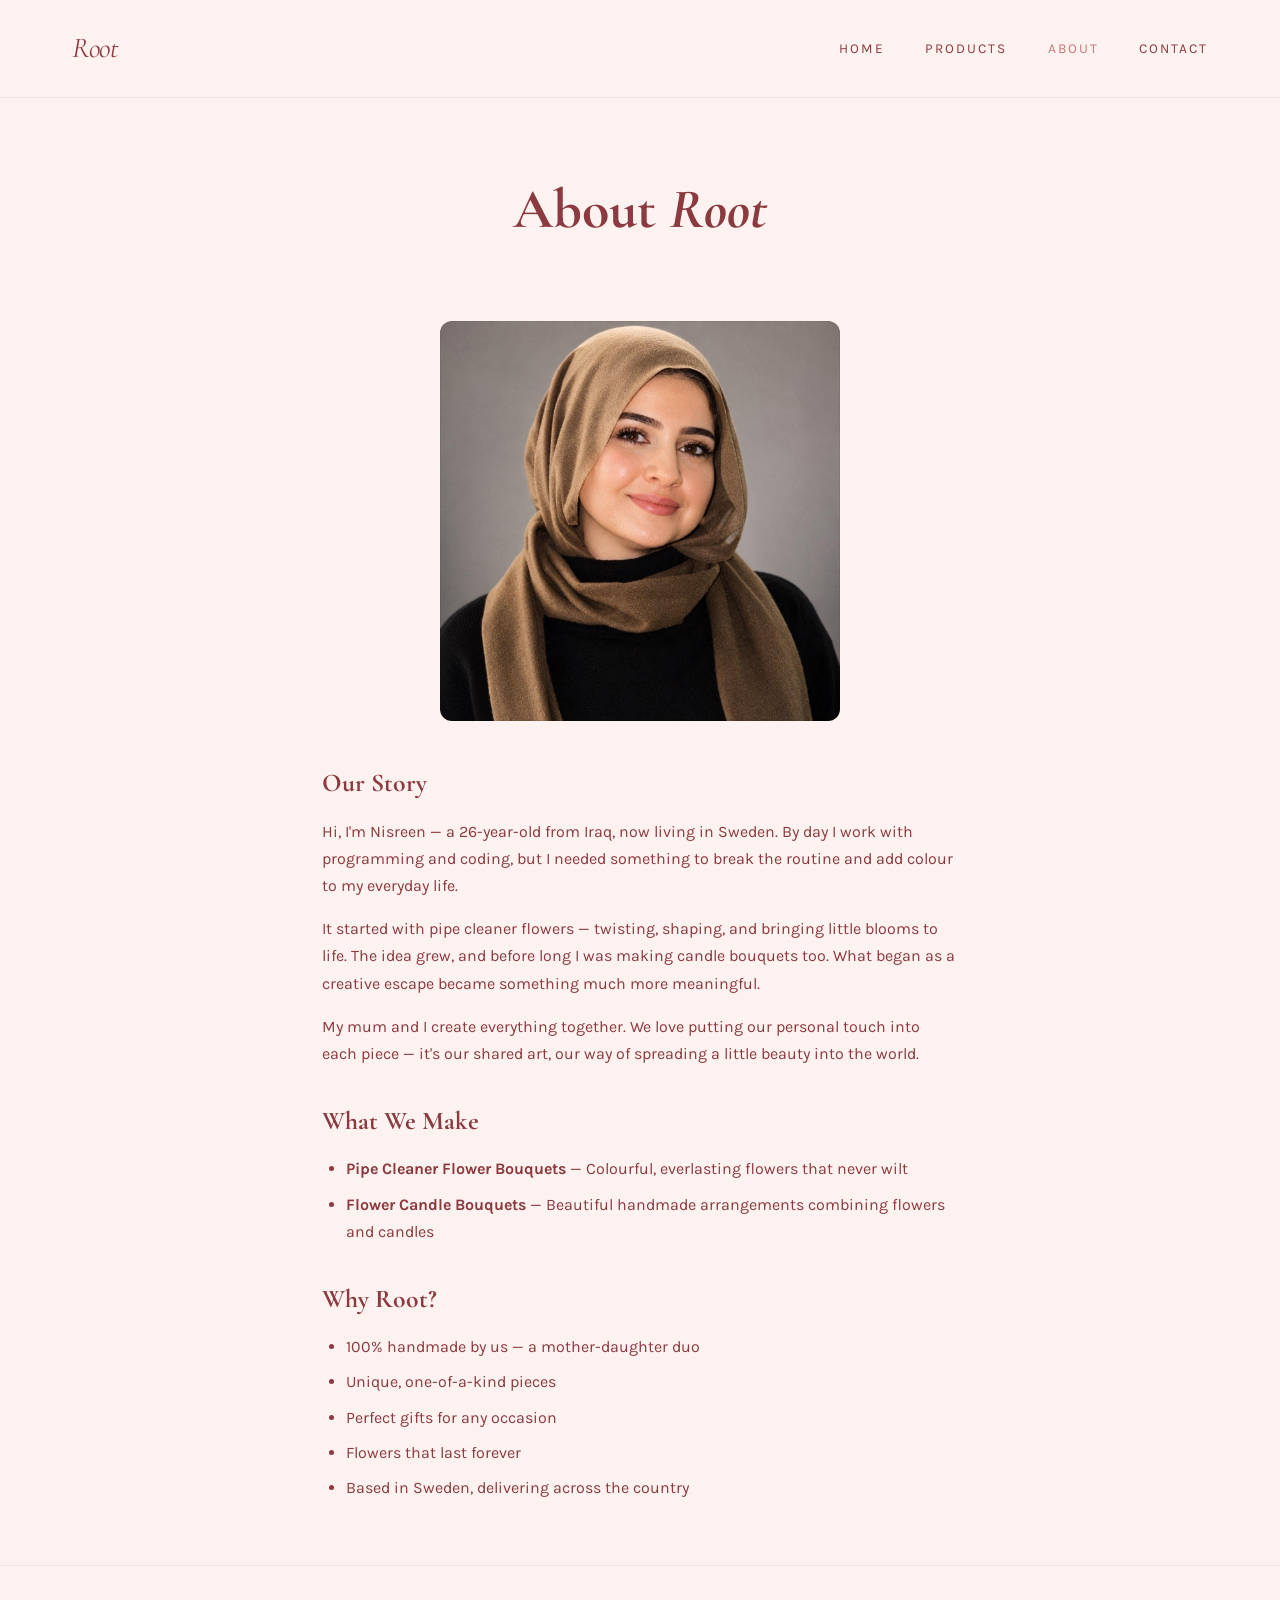
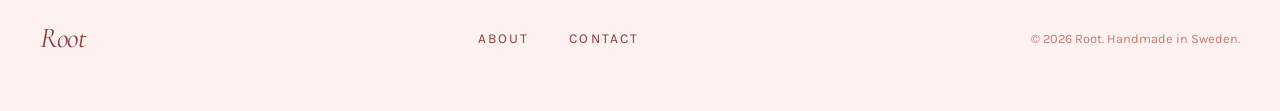
==== commit 0114b1b3: "Add files via upload" ====
--- a/about.html
+++ b/about.html
@@ -15,6 +15,7 @@
             <a href="index.html" class="brand">Root</a>
             <div class="nav-links">
                 <a href="index.html">Home</a>
+                <a href="products.html">Products</a>
                 <a href="about.html" class="active">About</a>
                 <a href="contact.html">Contact</a>
             </div>
--- a/style.css
+++ b/style.css
@@ -265,6 +265,74 @@
 }
 .cta p {
     margin-top: 0.8rem;
+    color: var(--petal-400);
+}
+
+/* Products page */
+.products-section {
+    max-width: 1200px;
+    margin: 0 auto 4rem;
+    padding: 0 2rem;
+}
+.filter-bar {
+    display: flex;
+    gap: 1rem;
+    margin-bottom: 2.5rem;
+    justify-content: center;
+}
+.filter-btn {
+    padding: 0.6rem 1.6rem;
+    border: 1px solid rgba(139, 58, 63, 0.2);
+    border-radius: 50px;
+    background: white;
+    font-family: 'Karla', sans-serif;
+    font-size: 0.9rem;
+    cursor: pointer;
+    transition: all 0.3s;
+    color: var(--petal-600);
+}
+.filter-btn:hover {
+    border-color: var(--petal-400);
+}
+.filter-btn.active {
+    background: var(--petal-600);
+    color: var(--petal-100);
+    border-color: var(--petal-600);
+}
+.product-grid {
+    display: grid;
+    grid-template-columns: repeat(auto-fit, minmax(280px, 1fr));
+    gap: 2.5rem;
+}
+.product-card {
+    transition: transform 0.4s ease;
+}
+.product-card:hover {
+    transform: translateY(-4px);
+}
+.product-img {
+    overflow: hidden;
+    border-radius: 8px;
+    outline: 1px solid rgba(0,0,0,0.05);
+    outline-offset: -1px;
+}
+.product-img img {
+    width: 100%;
+    aspect-ratio: 4/5;
+    object-fit: cover;
+    transition: transform 0.7s ease;
+}
+.product-card:hover .product-img img {
+    transform: scale(1.03);
+}
+.product-card h3 {
+    margin-top: 1rem;
+    font-size: 1.4rem;
+    font-weight: 500;
+}
+.product-card p {
+    margin-top: 0.3rem;
+    font-size: 0.9rem;
     color: var(--petal-400);
 }
 
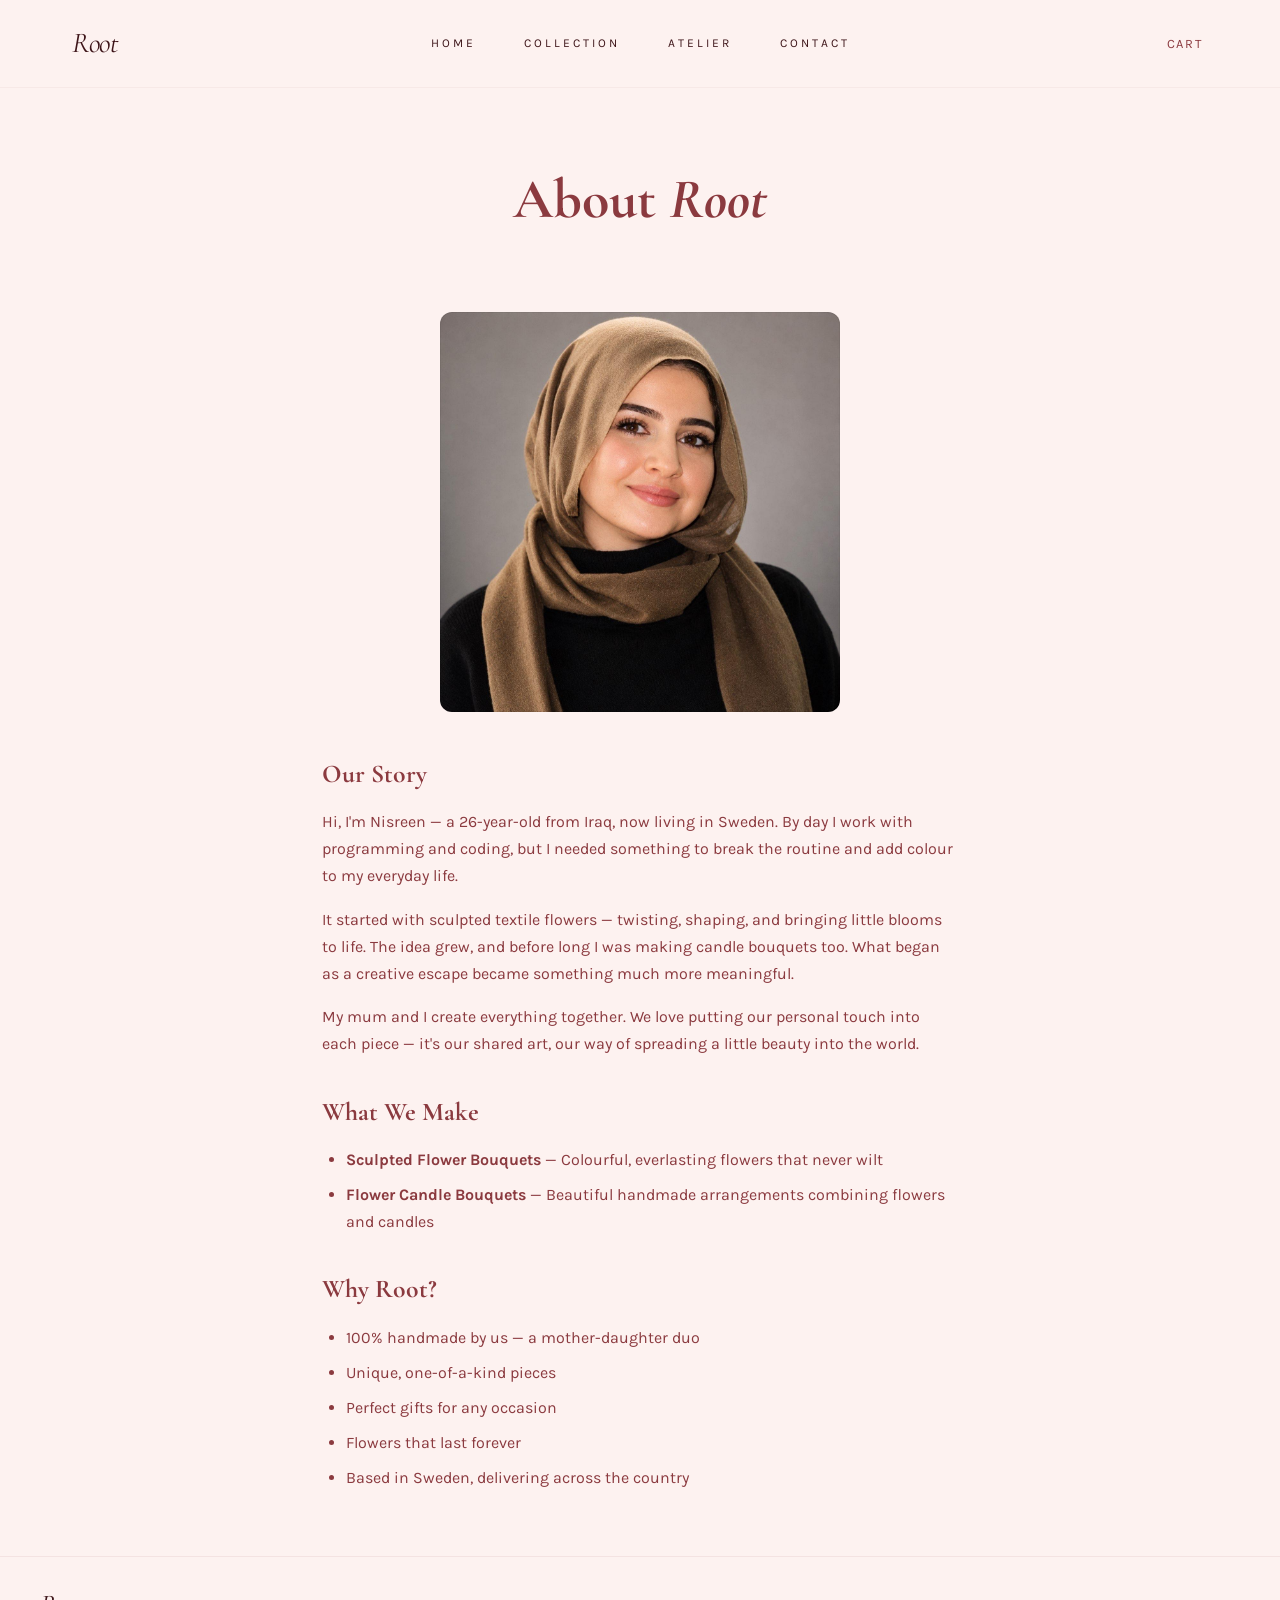
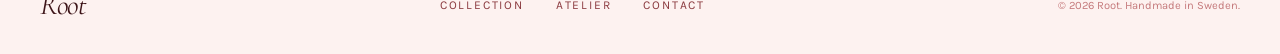
==== commit 94be1294: "Add files via upload" ====
--- a/about.html
+++ b/about.html
@@ -15,10 +15,11 @@
             <a href="index.html" class="brand">Root</a>
             <div class="nav-links">
                 <a href="index.html">Home</a>
-                <a href="products.html">Products</a>
-                <a href="about.html" class="active">About</a>
+                <a href="products.html">Collection</a>
+                <a href="about.html">Atelier</a>
                 <a href="contact.html">Contact</a>
             </div>
+            <button class="cart-btn" onclick="openCart()">Cart <span id="cartBadge" class="cart-badge">0</span></button>
             <button class="menu-btn" onclick="document.querySelector('.nav-links').classList.toggle('open')">☰</button>
         </div>
     </nav>
@@ -34,12 +35,12 @@
             </div>
             <h2>Our Story</h2>
             <p>Hi, I'm Nisreen — a 26-year-old from Iraq, now living in Sweden. By day I work with programming and coding, but I needed something to break the routine and add colour to my everyday life.</p>
-            <p>It started with pipe cleaner flowers — twisting, shaping, and bringing little blooms to life. The idea grew, and before long I was making candle bouquets too. What began as a creative escape became something much more meaningful.</p>
+            <p>It started with sculpted textile flowers — twisting, shaping, and bringing little blooms to life. The idea grew, and before long I was making candle bouquets too. What began as a creative escape became something much more meaningful.</p>
             <p>My mum and I create everything together. We love putting our personal touch into each piece — it's our shared art, our way of spreading a little beauty into the world.</p>
 
             <h2>What We Make</h2>
             <ul>
-                <li><strong>Pipe Cleaner Flower Bouquets</strong> — Colourful, everlasting flowers that never wilt</li>
+                <li><strong>Sculpted Flower Bouquets</strong> — Colourful, everlasting flowers that never wilt</li>
                 <li><strong>Flower Candle Bouquets</strong> — Beautiful handmade arrangements combining flowers and candles</li>
             </ul>
 
@@ -58,11 +59,13 @@
         <div class="footer-content">
             <span class="brand">Root</span>
             <div class="footer-links">
-                <a href="about.html">About</a>
+                <a href="products.html">Collection</a>
+                <a href="about.html">Atelier</a>
                 <a href="contact.html">Contact</a>
             </div>
             <p>© 2026 Root. Handmade in Sweden.</p>
         </div>
     </footer>
+    <script src="cart.js"></script>
 </body>
 </html>
--- a/style.css
+++ b/style.css
@@ -33,12 +33,12 @@
     top: 0;
     z-index: 100;
     background: var(--petal-100);
-    border-bottom: 1px solid rgba(139, 58, 63, 0.08);
+    border-bottom: 1px solid rgba(139, 58, 63, 0.05);
 }
 .nav-container {
     max-width: 1200px;
     margin: auto;
-    padding: 1.5rem 2rem;
+    padding: 1.2rem 2rem;
     display: flex;
     align-items: center;
     justify-content: space-between;
@@ -46,21 +46,22 @@
 .brand {
     font-family: 'Cormorant Garamond', serif;
     font-size: 1.8rem;
+    font-weight: 400;
     font-style: italic;
     text-decoration: none;
-    color: var(--petal-600);
-    letter-spacing: -0.5px;
+    color: var(--petal-950);
+    letter-spacing: -0.3px;
 }
 .nav-links {
     display: flex;
-    gap: 2.5rem;
+    gap: 3rem;
 }
 .nav-links a {
     text-decoration: none;
-    color: var(--petal-600);
-    font-size: 0.85rem;
+    color: var(--petal-950);
+    font-size: 0.75rem;
     text-transform: uppercase;
-    letter-spacing: 0.15em;
+    letter-spacing: 0.25em;
     transition: color 0.3s;
 }
 .nav-links a:hover, .nav-links a.active {
@@ -77,7 +78,7 @@
 
 /* Hero */
 .hero {
-    padding: 4rem 2rem;
+    padding: 8rem 2rem;
     max-width: 1200px;
     margin: auto;
 }
@@ -87,7 +88,7 @@
     gap: 4rem;
     align-items: center;
 }
-.hero-image img {
+.hero-image img, .hero-image video {
     width: 100%;
     aspect-ratio: 4/3;
     object-fit: cover;
@@ -113,31 +114,45 @@
     align-items: center;
     margin-top: 1.5rem;
     padding: 0.7rem 1.8rem;
-    background: var(--petal-600);
+    background: var(--petal-950);
     color: var(--petal-100);
     border: none;
-    border-radius: 50px;
-    font-size: 0.9rem;
+    border-radius: 2px;
+    font-size: 0.75rem;
     font-family: 'Karla', sans-serif;
     font-weight: 500;
+    letter-spacing: 0.15em;
+    text-transform: uppercase;
     cursor: pointer;
     text-decoration: none;
-    transition: transform 0.2s, box-shadow 0.2s;
+    transition: opacity 0.3s;
 }
 .btn:hover {
-    transform: translateY(-2px);
-    box-shadow: 0 4px 20px rgba(139, 58, 63, 0.2);
+    opacity: 0.8;
 }
 .btn-sm {
     margin-top: 1rem;
-    padding: 0.5rem 1.4rem;
-    font-size: 0.85rem;
+    padding: 0.6rem 1.6rem;
+    font-size: 0.7rem;
+}
+
+/* Video section */
+.video-section {
+    max-width: 800px;
+    margin: 3rem auto;
+    padding: 0 2rem;
+}
+.video-section video {
+    width: 100%;
+    border-radius: 12px;
+    outline: 1px solid rgba(0,0,0,0.05);
+    outline-offset: -1px;
 }
 
 /* Collections */
 .collections {
     background: rgba(245, 213, 207, 0.2);
-    padding: 5rem 2rem;
+    padding: 10rem 2rem;
 }
 .section-header {
     max-width: 1200px;
@@ -159,6 +174,9 @@
 }
 .collection-card {
     transition: transform 0.4s ease;
+    text-decoration: none;
+    color: inherit;
+    display: block;
 }
 .collection-card:hover {
     transform: translateY(-4px);
@@ -198,7 +216,7 @@
 
 /* Story */
 .story {
-    padding: 6rem 2rem;
+    padding: 12rem 2rem;
     max-width: 1200px;
     margin: auto;
 }
@@ -254,7 +272,7 @@
 .cta {
     max-width: 1200px;
     margin: 0 auto 5rem;
-    padding: 4rem 2rem;
+    padding: 8rem 2rem;
     text-align: center;
     background: rgba(196, 120, 122, 0.08);
     border-radius: 16px;
@@ -283,7 +301,7 @@
 .filter-btn {
     padding: 0.6rem 1.6rem;
     border: 1px solid rgba(139, 58, 63, 0.2);
-    border-radius: 50px;
+    border-radius: 2px;
     background: white;
     font-family: 'Karla', sans-serif;
     font-size: 0.9rem;
@@ -316,6 +334,52 @@
     outline: 1px solid rgba(0,0,0,0.05);
     outline-offset: -1px;
 }
+.product-img + .product-img {
+    margin-top: 0.5rem;
+}
+/* Slider */
+.slider {
+    position: relative;
+    border-radius: 8px;
+    overflow: hidden;
+    outline: 1px solid rgba(0,0,0,0.05);
+    outline-offset: -1px;
+}
+.slides {
+    display: flex;
+    overflow-x: auto;
+    scroll-snap-type: x mandatory;
+    scrollbar-width: none;
+}
+.slides::-webkit-scrollbar {
+    display: none;
+}
+.slides img {
+    min-width: 100%;
+    aspect-ratio: 4/5;
+    object-fit: cover;
+    scroll-snap-align: start;
+}
+.slide-btn {
+    position: absolute;
+    top: 50%;
+    transform: translateY(-50%);
+    background: rgba(255,255,255,0.8);
+    border: none;
+    width: 32px;
+    height: 32px;
+    border-radius: 50%;
+    font-size: 1.2rem;
+    cursor: pointer;
+    color: var(--petal-600);
+    transition: background 0.3s;
+}
+.slide-btn:hover {
+    background: white;
+}
+.slide-btn.prev { left: 8px; }
+.slide-btn.next { right: 8px; }
+
 .product-img img {
     width: 100%;
     aspect-ratio: 4/5;
@@ -461,7 +525,7 @@
 /* Footer */
 footer {
     border-top: 1px solid rgba(139, 58, 63, 0.08);
-    padding: 3rem 2rem;
+    padding: 1.5rem 2rem;
 }
 .footer-content {
     max-width: 1200px;
@@ -470,16 +534,16 @@
     align-items: center;
     justify-content: space-between;
     flex-wrap: wrap;
-    gap: 1.5rem;
+    gap: 1rem;
 }
 .footer-links {
     display: flex;
-    gap: 2.5rem;
+    gap: 2rem;
 }
 .footer-links a {
     text-decoration: none;
     color: var(--petal-600);
-    font-size: 0.85rem;
+    font-size: 0.75rem;
     text-transform: uppercase;
     letter-spacing: 0.15em;
     transition: color 0.3s;
@@ -488,8 +552,157 @@
     color: var(--petal-400);
 }
 footer p {
+    font-size: 0.7rem;
+    color: var(--petal-400);
+}
+
+
+/* Product links */
+.product-link {
+    text-decoration: none;
+    color: inherit;
+    display: block;
+}
+.product-link h3 {
+    transition: color 0.3s;
+}
+.product-link:hover h3 {
+    color: var(--petal-400);
+}
+
+/* Cart button */
+.cart-btn {
+    background: none;
+    border: none;
     font-size: 0.8rem;
-    color: var(--petal-400);
+    font-family: 'Karla', sans-serif;
+    text-transform: uppercase;
+    letter-spacing: 0.15em;
+    cursor: pointer;
+    position: relative;
+    padding: 0.3rem;
+    color: var(--petal-600);
+}
+.cart-badge {
+    position: absolute;
+    top: -4px;
+    right: -8px;
+    background: var(--petal-600);
+    color: white;
+    font-size: 0.65rem;
+    width: 18px;
+    height: 18px;
+    border-radius: 50%;
+    display: inline-flex;
+    align-items: center;
+    justify-content: center;
+    font-family: 'Karla', sans-serif;
+}
+
+/* Cart items */
+.cart-item {
+    display: flex;
+    justify-content: space-between;
+    align-items: center;
+    padding: 0.8rem 0;
+    border-bottom: 1px solid rgba(139, 58, 63, 0.1);
+}
+.cart-total {
+    font-size: 1.2rem;
+    font-weight: 600;
+    margin-top: 1rem;
+    color: var(--petal-600);
+}
+.remove-btn {
+    background: none;
+    border: none;
+    color: var(--petal-400);
+    cursor: pointer;
+    font-size: 1rem;
+    margin-left: 0.5rem;
+}
+.remove-btn:hover {
+    color: var(--petal-600);
+}
+.empty-cart {
+    color: var(--petal-400);
+    text-align: center;
+    padding: 2rem 0;
+}
+
+/* Cart notification */
+.cart-notification {
+    position: fixed;
+    bottom: 2rem;
+    right: 2rem;
+    background: var(--petal-950);
+    color: white;
+    padding: 0.8rem 1.5rem;
+    border-radius: 4px;
+    font-size: 0.9rem;
+    z-index: 300;
+    opacity: 0;
+    transform: translateY(10px);
+    transition: all 0.3s;
+}
+.cart-notification.show {
+    opacity: 1;
+    transform: translateY(0);
+}
+
+/* Product detail page */
+.product-detail {
+    max-width: 1000px;
+    margin: 3rem auto;
+    padding: 0 2rem;
+}
+.detail-grid {
+    display: grid;
+    grid-template-columns: 400px 1fr;
+    gap: 3rem;
+    align-items: start;
+}
+.detail-images .slider {
+    max-width: 400px;
+}
+.detail-images .slides img {
+    aspect-ratio: 1/1;
+    object-fit: cover;
+    max-height: 400px;
+    width: 100%;
+}
+.detail-info h1 {
+    font-size: 2.5rem;
+    margin: 0.5rem 0;
+}
+.detail-info .price {
+    font-size: 1.5rem;
+    display: block;
+    margin-bottom: 1rem;
+}
+.detail-info p {
+    margin-bottom: 1rem;
+    font-size: 1.05rem;
+    color: var(--petal-600);
+}
+.detail-list {
+    padding-left: 1.2rem;
+    margin-bottom: 1.5rem;
+}
+.detail-list li {
+    margin-bottom: 0.4rem;
+    color: var(--petal-400);
+}
+.back-link {
+    text-decoration: none;
+    color: var(--petal-400);
+    font-size: 0.85rem;
+    text-transform: uppercase;
+    letter-spacing: 0.1em;
+    transition: color 0.3s;
+}
+.back-link:hover {
+    color: var(--petal-600);
 }
 
 /* Mobile */
@@ -509,5 +722,6 @@
     .nav-links.open { display: flex; }
     .hero-grid { grid-template-columns: 1fr; gap: 2rem; }
     .story-grid { grid-template-columns: 1fr; gap: 2rem; }
+    .detail-grid { grid-template-columns: 1fr; gap: 2rem; }
     .footer-content { flex-direction: column; text-align: center; }
 }
